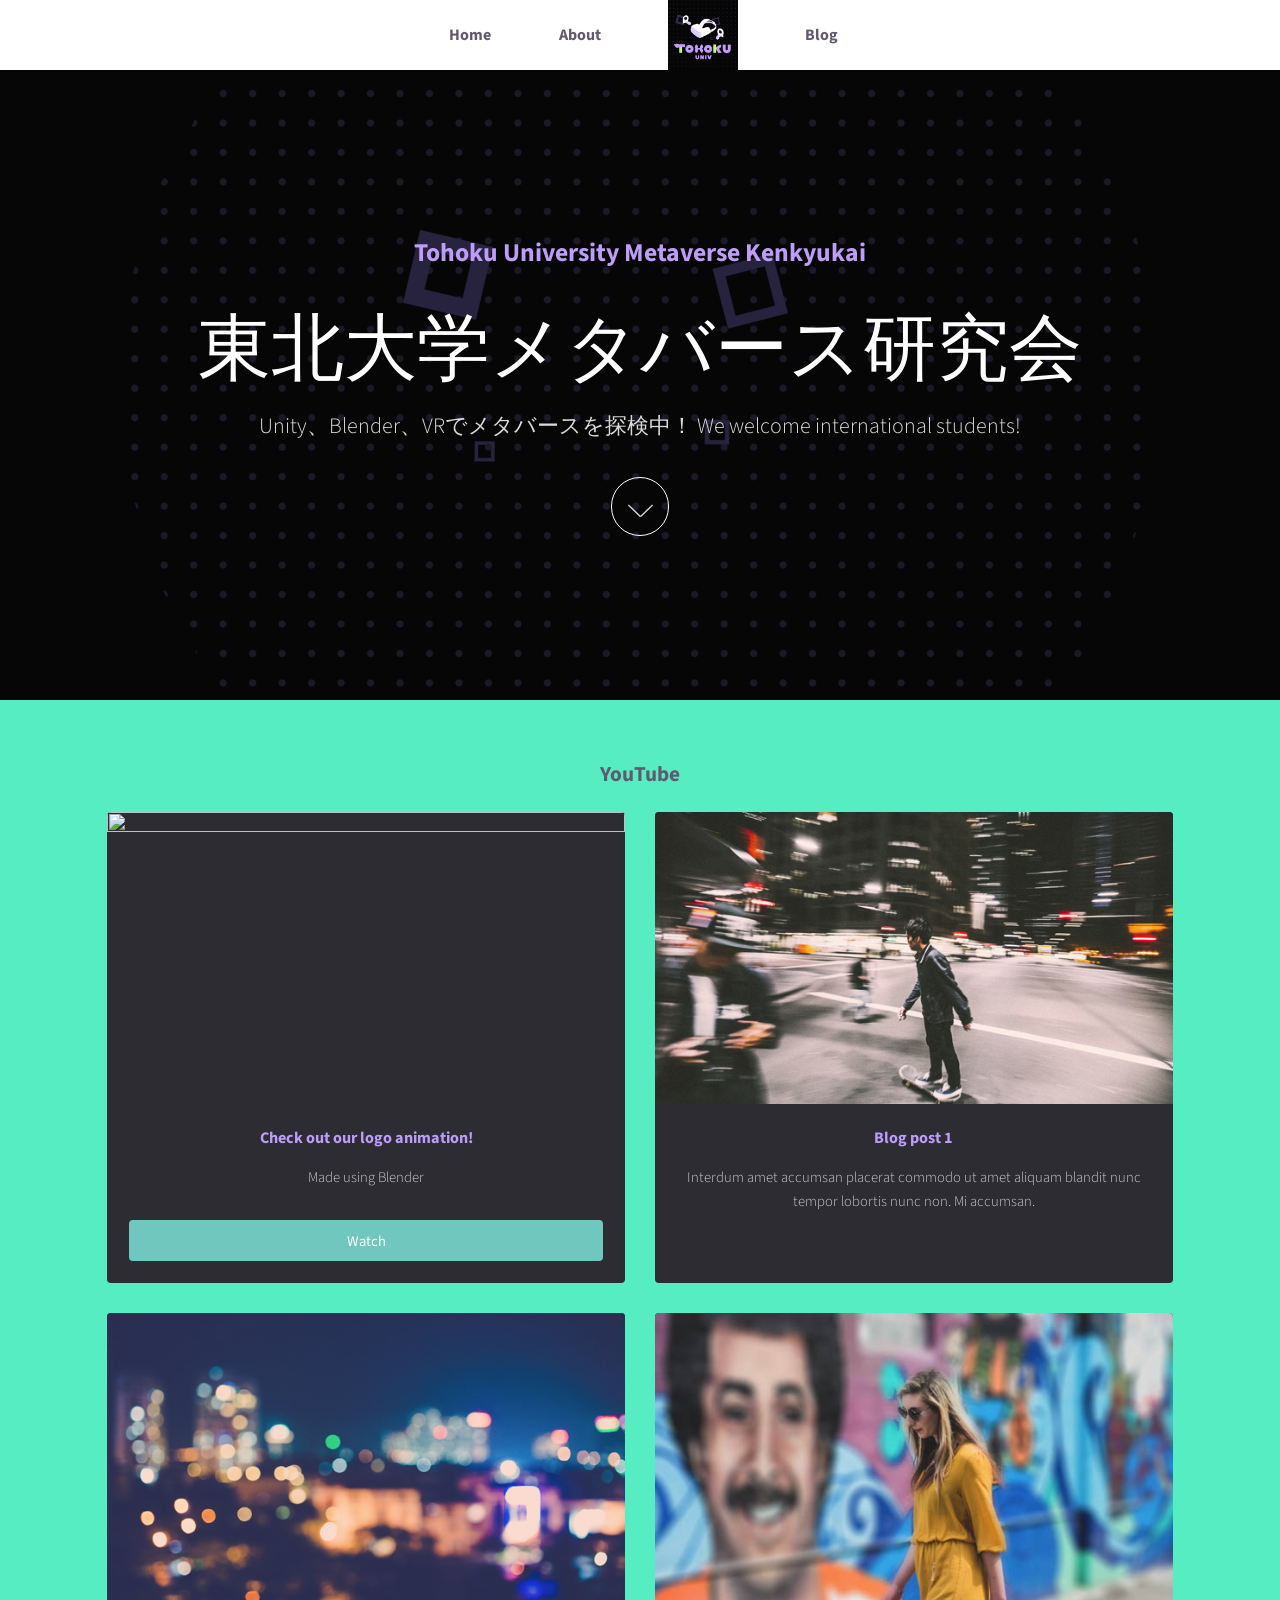
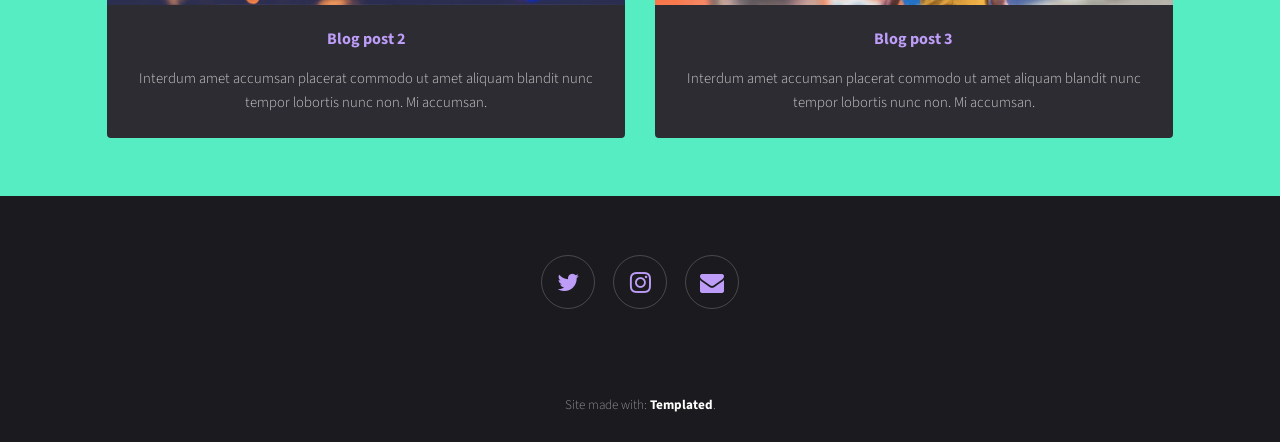
==== index.html @ 629e3dda "added a nav bar" ====
<!DOCTYPE HTML>
<!--
	Full Motion by TEMPLATED
	templated.co @templatedco
	Released for free under the Creative Commons Attribution 3.0 license (templated.co/license)
--><html>
	<head>
		<title></title>
		<meta charset="utf-8">
		<meta name="robots" content="index, follow, max-image-preview:large, max-snippet:-1, max-video-preview:-1"><meta name="viewport" content="width=device-width, initial-scale=1">
		<link href="https://fonts.googleapis.com/css2?family=Noto+Sans+JP&display=swap" rel="stylesheet">
		<link rel="stylesheet" href="assets/css/main.css">
	</head>
	<body id="top">

	
		<!-- Menu -->
		 <nav>
			<ul>
				<li><a href="index.html">Home</a></li>
				<li><a href="about.html">About</a></li>

				<li class = "logo">
					<a href = "index.html"><img src = "images/navbar_logo.jpg"></a>
				</li>

				<li><a href="blog.html">Blog</a></li>
			</ul>
		 </nav>


			<!-- Banner -->
				<section id="banner" data-video="images/banner">
					<div class="inner">
						<header>
							<h2>
								<span class="line">Tohoku University Metaverse Kenkyukai</span>

							</h2>
							<h1>
								<span class="line">東北大学メタバース研究会</span>
							  </h1>
							<p>Unity、Blender、VRでメタバースを探検中！ We welcome international students!</p>
						</header>
						<a href="#main" class="more">Learn More</a>
					</div>
				</section>
				
				<!-- Main -->
				 <div id="main">
					<div class="inner">
						<h3 style="text-align: center;">YouTube</h3>

					<!-- Boxes -->
						<div class="thumbnails">
							<div class="box">
								<a href="https://youtu.be/zSVV1_s8Zhc" class="image fit"><img src="https://img.youtube.com/vi/zSVV1_s8Zhc/mqdefault.jpg" alt="" width="600" height="338"></a>
								<div class="inner">
									<h4>Check out our logo animation!</h4>
									<p>Made using Blender</p>
									<a href="https://youtu.be/zSVV1_s8Zhc" class="button fit" data-poptrox="youtube,800x400">Watch</a>
								</div>
							</div>

							<div class="box">
								<a href="#" class="image fit"><img src="images/pic02.jpg" alt="" width="600" height="338"></a>
								<div class="inner">
									<h4>Blog post 1</h4>
									<p>Interdum amet accumsan placerat commodo ut amet aliquam blandit nunc tempor lobortis nunc non. Mi accumsan.</p>
								</div>
							</div>

							<div class="box">
								<a href="#" class="image fit"><img src="images/pic03.jpg" alt="" width="600" height="338"></a>
								<div class="inner">
									<h4>Blog post 2</h4>
									<p>Interdum amet accumsan placerat commodo ut amet aliquam blandit nunc tempor lobortis nunc non. Mi accumsan.</p>
								</div>
							</div>

							<div class="box">
								<a href="#" class="image fit"><img src="images/pic04.jpg" alt="" width="600" height="338"></a>
								<div class="inner">
									<h4>Blog post 3</h4>
									<p>Interdum amet accumsan placerat commodo ut amet aliquam blandit nunc tempor lobortis nunc non. Mi accumsan.</p>
								</div>
							</div>

						</div>

					</div>
				</div>

			<!-- Footer -->
				<footer id="footer"><div class="inner">
						<ul class="icons">
							<li><a href="https://x.com/metaversetohoku" target="_blank" class="icon fa-twitter"><span class="label">Twitter</span></a></li>
							<li><a href="https://www.instagram.com/metaversetohoku/?g=5" target="_blank" class="icon fa-instagram"><span class="label">Instagram</span></a></li>
							<li><a href="mailto:metaverse.tohoku.uni@gmail.com" target="_blank" class="icon fa-envelope"><span class="label">Email</span></a></li>
						</ul>
					</div>
				</footer>

				<div class="copyright">
				Site made with: <a href="https://templated.co/">Templated</a>.
			</div>

		<!-- Scripts -->
			<script src="assets/js/jquery.min.js"></script>
			<script src="assets/js/jquery.scrolly.min.js"></script>
			<script src="assets/js/jquery.poptrox.min.js"></script>
			<script src="assets/js/skel.min.js"></script>
			<script src="assets/js/util.js"></script>
			<script src="assets/js/main.js"></script>
		</body>
	</html>
---- assets/css/main.css ----
@charset "UTF-8";
@import url(font-awesome.min.css);
@import url("https://fonts.googleapis.com/css?family=Source+Sans+Pro:300,400|Passion+One:400");

/*
	Full Motion by TEMPLATED
	templated.co @templatedco
	Released for free under the Creative Commons Attribution 3.0 license (templated.co/license)
*/


/* Reset */
	html, body, div, span, applet, object, iframe, h1, h2, h3, h4, h5, h6, p, blockquote, pre, a, abbr, acronym, address, big, cite, code, del, dfn, em, img, ins, kbd, q, s, samp, small, strike, strong, sub, sup, tt, var, b, u, i, center, dl, dt, dd, ol, ul, li, fieldset, form, label, legend, table, caption, tbody, tfoot, thead, tr, th, td, article, aside, canvas, details, embed, figure, figcaption, footer, header, hgroup, menu, nav, output, ruby, section, summary, time, mark, audio, video {
		margin: 0;
		padding: 0;
		border: 0;
		font-size: 100%;
		font: inherit;
		vertical-align: baseline;
	}


.image.fit img {
	width: 100%;
	height: auto;
}
	article, aside, details, figcaption, figure, footer, header, hgroup, menu, nav, section {
		display: block;
	}

	body {
		line-height: 1;
	}

	ol, ul {
		list-style: none;
	}

	blockquote, q {
		quotes: none;
	}

	blockquote:before, blockquote:after, q:before, q:after {
		content: '';
		content: none;
	}

	table {
		border-collapse: collapse;
		border-spacing: 0;
	}

	body {
		-webkit-text-size-adjust: none;
	}

/* Box Model */

	*, *:before, *:after {
		-moz-box-sizing: border-box;
		-webkit-box-sizing: border-box;
		box-sizing: border-box;
	}

/* Basic */

	@-ms-viewport {
		width: device-width;
	}

	body {
		-ms-overflow-style: scrollbar;
	}

	@media screen and (max-width: 480px) {

		html, body {
			min-width: 320px;
		}

	}

	body {
		background: #56edc2;
	}

		body.is-loading *, body.is-loading *:before, body.is-loading *:after {
			-moz-animation: none !important;
			-webkit-animation: none !important;
			-ms-animation: none !important;
			animation: none !important;
			-moz-transition: none !important;
			-webkit-transition: none !important;
			-ms-transition: none !important;
			transition: none !important;
		}

/* Type */

	body, input, select, textarea {
		color: rgba(255, 255, 255, 0.75);
		font-family:
		'Hiragino Kaku Gothic ProN',

		"Source Sans Pro",
		sans-serif,
		'MS PGothic' ,
		'MotoyaLCedar' ,
		'Meiryo',
		'Droid Sans Japanese' ;
		font-size: 14pt;
		font-weight: 300;
		line-height: 1.65;
	}


		@media screen and (max-width: 1680px) {

			body, input, select, textarea {
				font-size: 11pt;
			}

		}

		@media screen and (max-width: 1280px) {

			body, input, select, textarea {
				font-size: 11pt;
			}

		}

		@media screen and (max-width: 980px) {

			body, input, select, textarea {
				font-size: 12pt;
			}

		}

		@media screen and (max-width: 736px) {

			body, input, select, textarea {
				font-size: 12pt;
			}

		}

		@media screen and (max-width: 480px) {

			body, input, select, textarea {
				font-size: 12pt;
			}

		}

	a {
		-moz-transition: background-color 0.2s ease-in-out, color 0.2s ease-in-out;
		-webkit-transition: background-color 0.2s ease-in-out, color 0.2s ease-in-out;
		-ms-transition: background-color 0.2s ease-in-out, color 0.2s ease-in-out;
		transition: background-color 0.2s ease-in-out, color 0.2s ease-in-out;
		color: rgba(255, 255, 255, 0.75);
		text-decoration: none;
		border-bottom: none;
		outline: 0;
	}

		a:hover {
			color: #BE9DF9;
			border: none;
		}

	strong, b {
		color: #fff;
		font-weight: 400;
	}

	em, i {
		font-style: italic;
	}

	p {
		margin: 0 0 2em 0;
	}

	h1, h2, h3, h4, h5, h6 {
		color: #BE9DF9;
		font-weight: 700;
		line-height: 1.5;
		margin: 0 0 1em 0;
	}

		h1 a, h2 a, h3 a, h4 a, h5 a, h6 a {
			color: inherit;
			text-decoration: none;
		}

	h2 {
		font-size: 1.75em;
	}

	h3 {
		font-size: 1.45em;
		color: #625971;
		font-weight: 700;
		line-height: 1.5;
		margin: 0 0 1em 0;
	}

	h4 {
		font-size: 1.1em;
	}

	h5 {
		font-size: 0.9em;
	}

	h6 {
		font-size: 0.7em;
	}

	sub {
		font-size: 0.8em;
		position: relative;
		top: 0.5em;
	}

	sup {
		font-size: 0.8em;
		position: relative;
		top: -0.5em;
	}

	blockquote {
		border-left: solid 4px rgba(144, 144, 144, 0.25);
		font-style: italic;
		margin: 0 0 2em 0;
		padding: 0.5em 0 0.5em 2em;
	}

	code {
		background: rgba(144, 144, 144, 0.075);
		border-radius: 4px;
		border: solid 1px rgba(144, 144, 144, 0.25);
		font-family: "Courier New", monospace;
		font-size: 0.9em;
		margin: 0 0.25em;
		padding: 0.25em 0.65em;
	}

	pre {
		-webkit-overflow-scrolling: touch;
		font-family: "Courier New", monospace;
		font-size: 0.9em;
		margin: 0 0 2em 0;
	}

		pre code {
			display: block;
			line-height: 1.75;
			padding: 1em 1.5em;
			overflow-x: auto;
		}

	hr {
		border: 0;
		border-bottom: solid 1px rgba(144, 144, 144, 0.25);
		margin: 2em 0;
	}

		hr.major {
			margin: 3em 0;
		}

	.align-left {
		text-align: left;
	}

	.align-center {
		text-align: center;
	}

	.align-right {
		text-align: right;
	}

/* Section/Article */

	section.special, article.special {
		text-align: center;
	}

	header p {
		color: rgba(255, 255, 255, 0.5);
		position: relative;
		margin: 0 0 1.5em 0;
	}

	header h2 + p {
		font-size: 1.25em;
		margin-top: -1em;
	}

	header h3 + p {
		font-size: 1.1em;
		margin-top: -0.8em;
	}

	header h4 + p,
	header h5 + p,
	header h6 + p {
		font-size: 0.9em;
		margin-top: -0.6em;
	}

/* Box */

	.thumbnails {
		display: -moz-flex;
		display: -webkit-flex;
		display: -ms-flex;
		display: flex;
		-moz-align-items: stretch;
		-webkit-align-items: stretch;
		-ms-align-items: stretch;
		align-items: stretch;
		-moz-justify-content: center;
		-webkit-justify-content: center;
		-ms-justify-content: center;
		justify-content: center;
		-moz-flex-wrap: wrap;
		-webkit-flex-wrap: wrap;
		-ms-flex-wrap: wrap;
		flex-wrap: wrap;
	}

		.thumbnails .box {
			margin: 0 1em 2em 1em;
			width: 30%;
		}

			@media screen and (max-width: 1280px) {

				.thumbnails .box {
					width: 45%;
				}

			}

			@media screen and (max-width: 736px) {

				.thumbnails .box {
					width: 100%;
				}

			}

/* Form */

	form {
		margin: 0 0 2em 0;
	}

	label {
		color: #fff;
		display: block;
		font-size: 0.9em;
		font-weight: 400;
		margin: 0 0 1em 0;
	}

	input[type="text"],
	input[type="password"],
	input[type="email"],
	input[type="tel"],
	select,
	textarea {
		-moz-appearance: none;
		-webkit-appearance: none;
		-ms-appearance: none;
		appearance: none;
		background: rgba(160, 26, 26, 0.075);
		border-radius: 4px;
		border: none;
		border: solid 1px rgba(144, 144, 144, 0.25);
		color: inherit;
		display: block;
		outline: 0;
		padding: 0 1em;
		text-decoration: none;
		width: 100%;
	}

		input[type="text"]:invalid,
		input[type="password"]:invalid,
		input[type="email"]:invalid,
		input[type="tel"]:invalid,
		select:invalid,
		textarea:invalid {
			box-shadow: none;
		}

		input[type="text"]:focus,
		input[type="password"]:focus,
		input[type="email"]:focus,
		input[type="tel"]:focus,
		select:focus,
		textarea:focus {
			border-color: #ff8686;
			box-shadow: 0 0 0 1px #ff8686;
		}

	.select-wrapper {
		text-decoration: none;
		display: block;
		position: relative;
	}

		.select-wrapper:before {
			content: "";
			-moz-osx-font-smoothing: grayscale;
			-webkit-font-smoothing: antialiased;
			font-family: FontAwesome;
			font-style: normal;
			font-weight: normal;
			text-transform: none !important;
		}

		.select-wrapper:before {
			color: rgba(144, 144, 144, 0.25);
			display: block;
			height: 2.75em;
			line-height: 2.75em;
			pointer-events: none;
			position: absolute;
			right: 0;
			text-align: center;
			top: 0;
			width: 2.75em;
		}

		.select-wrapper select::-ms-expand {
			display: none;
		}

	input[type="text"],
	input[type="password"],
	input[type="email"],
	select {
		height: 2.75em;
	}

	textarea {
		padding: 0.75em 1em;
	}

	input[type="checkbox"],
	input[type="radio"] {
		-moz-appearance: none;
		-webkit-appearance: none;
		-ms-appearance: none;
		appearance: none;
		display: block;
		float: left;
		margin-right: -2em;
		opacity: 0;
		width: 1em;
		z-index: -1;
	}

		input[type="checkbox"] + label,
		input[type="radio"] + label {
			text-decoration: none;
			color: rgba(255, 255, 255, 0.75);
			cursor: pointer;
			display: inline-block;
			font-size: 1em;
			font-weight: 300;
			padding-left: 2.4em;
			padding-right: 0.75em;
			position: relative;
		}

			input[type="checkbox"] + label:before,
			input[type="radio"] + label:before {
				-moz-osx-font-smoothing: grayscale;
				-webkit-font-smoothing: antialiased;
				font-family: FontAwesome;
				font-style: normal;
				font-weight: normal;
				text-transform: none !important;
			}

			input[type="checkbox"] + label:before,
			input[type="radio"] + label:before {
				background: rgba(144, 144, 144, 0.075);
				border-radius: 4px;
				border: solid 1px rgba(144, 144, 144, 0.25);
				content: '';
				display: inline-block;
				height: 1.65em;
				left: 0;
				line-height: 1.58125em;
				position: absolute;
				text-align: center;
				top: 0;
				width: 1.65em;
			}

		input[type="checkbox"]:checked + label:before,
		input[type="radio"]:checked + label:before {
			background: #ff8686;
			border-color: #ff8686;
			color: #ffffff;
			content: '\f00c';
		}

		input[type="checkbox"]:focus + label:before,
		input[type="radio"]:focus + label:before {
			border-color: #ff8686;
			box-shadow: 0 0 0 1px #ff8686;
		}

	input[type="checkbox"] + label:before {
		border-radius: 4px;
	}

	input[type="radio"] + label:before {
		border-radius: 100%;
	}

	::-webkit-input-placeholder {
		color: rgba(255, 255, 255, 0.5) !important;
		opacity: 1.0;
	}

	:-moz-placeholder {
		color: rgba(255, 255, 255, 0.5) !important;
		opacity: 1.0;
	}

	::-moz-placeholder {
		color: rgba(255, 255, 255, 0.5) !important;
		opacity: 1.0;
	}

	:-ms-input-placeholder {
		color: rgba(255, 255, 255, 0.5) !important;
		opacity: 1.0;
	}

	.formerize-placeholder {
		color: rgba(255, 255, 255, 0.5) !important;
		opacity: 1.0;
	}

/* Box */

	.box {
		border-radius: 4px;
		margin-bottom: 2em;
		background: #2c2c32;
		text-align: center;
	}

		.box > :last-child,
		.box > :last-child > :last-child,
		.box > :last-child > :last-child > :last-child {
			margin-bottom: 0;
		}

		.box .image.fit {
			margin: 0;
		}

		.box .image img {
			border-radius: 4px 4px 0 0;
		}

		.box .inner {
			padding: 1.5em;
			width: 100% !important;
		}

			@media screen and (max-width: 480px) {

				.box .inner {
					padding: 1em;
				}

			}

		.box.alt {
			border: 0;
			border-radius: 0;
			padding: 0;
		}

/* Icon */

	.icon {
		text-decoration: none;
		border-bottom: none;
		position: relative;
	}

		.icon:before {
			-moz-osx-font-smoothing: grayscale;
			-webkit-font-smoothing: antialiased;
			font-family: FontAwesome;
			font-style: normal;
			font-weight: normal;
			text-transform: none !important;
		}

		.icon > .label {
			display: none;
		}

		/* Line to separate words Separator */
	.line {
		display: block;
		}


/* Image */

	.image {
		border-radius: 4px;
		border: 0;
		display: inline-block;
		position: relative;
	}

		.image img {
			border-radius: 4px;
			display: block;
		}

		.image.left, .image.right {
			max-width: 40%;
		}

			.image.left img, .image.right img {
				width: 100%;
			}

		.image.left {
			float: left;
			padding: 0 1.5em 1em 0;
			top: 0.25em;
		}

		.image.right {
			float: right;
			padding: 0 0 1em 1.5em;
			top: 0.25em;
		}

		.image.fit {
			display: block;
			margin: 0 0 2em 0;
			width: 100%;
		}

			.image.fit img {
				width: 100%;
			}

		.image.main {
			display: block;
			margin: 0 0 3em 0;
			width: 100%;
		}

			.image.main img {
				width: 100%;
			}

/* List */

	ol {
		list-style: decimal;
		margin: 0 0 2em 0;
		padding-left: 1.25em;
	}

		ol li {
			padding-left: 0.25em;
		}

/*NAVIGATION navigation bar*/
	nav ul{
		display: flex;
		justify-content: center;
		align-items: center;
		list-style: none;
		padding: 0;
		margin: 0;
		width: 100%;
		height: 70px;
		background-color: white;
	}

	nav ul li a{
		text-decoration: none;
		font-weight: bold;
	}

	nav ul li.logo img{
		height: 70px;
		display: block;
	}

	ul {
		list-style: disc;
		margin: 0 0 2em 0;
		/*margin-left: 40px;*/
		/*padding-left: 1em;*/
	}

		ul li {
			list-style: none;
			padding-left: 0.5em;
			display: inline-block;
			line-height: 70px;
		}

		ul li a {
			display: block;
			text-decoration: none;
			font-size: 16px;
			font-family:
			'Hiragino Kaku Gothic ProN',
			"Source Sans Pro",
			sans-serif,;
			color: #625971;
			padding: 0 30px;
		}

		ul.alt {
			list-style: none;
			padding-left: 0;
		}

			ul.alt li {
				border-top: solid 1px rgba(144, 144, 144, 0.25);
				padding: 0.5em 0;
			}

				ul.alt li:first-child {
					border-top: 0;
					padding-top: 0;
				}

		ul.icons {
			cursor: default;
			list-style: none;
			padding-left: 0;
		}

			ul.icons li {
				display: inline-block;
				text-align: center;
				padding-left: 0;
				padding-right: 1em;
			}

				ul.icons li a {
					display: block;
					border-radius: 100%;
					margin: 0;
					padding: 0.5em;
					border: solid 1px rgba(144, 144, 144, 0.4);
					color: #BE9DF9;
				}

					ul.icons li a:before {
						font-size: 1.5em;
						display: block;
						width: 1.5em;
						height: 1.5em;
						line-height: 1.5em;
					}

					ul.icons li a:hover {
						background-color: #202024;
						color: #FFF;
					}

				ul.icons li:last-child {
					padding-right: 0;
				}

		ul.actions {
			cursor: default;
			list-style: none;
			padding-left: 0;
		}

			ul.actions li {
				display: inline-block;
				padding: 0 1em 0 0;
				vertical-align: middle;
			}

				ul.actions li:last-child {
					padding-right: 0;
				}

			ul.actions.small li {
				padding: 0 0.5em 0 0;
			}

			ul.actions.vertical li {
				display: block;
				padding: 1em 0 0 0;
			}

				ul.actions.vertical li:first-child {
					padding-top: 0;
				}

				ul.actions.vertical li > * {
					margin-bottom: 0;
				}

			ul.actions.vertical.small li {
				padding: 0.5em 0 0 0;
			}

				ul.actions.vertical.small li:first-child {
					padding-top: 0;
				}

			ul.actions.fit {
				display: table;
				margin-left: -1em;
				padding: 0;
				table-layout: fixed;
				width: calc(100% + 1em);
			}

				ul.actions.fit li {
					display: table-cell;
					padding: 0 0 0 1em;
				}

					ul.actions.fit li > * {
						margin-bottom: 0;
					}

				ul.actions.fit.small {
					margin-left: -0.5em;
					width: calc(100% + 0.5em);
				}

					ul.actions.fit.small li {
						padding: 0 0 0 0.5em;
					}

			@media screen and (max-width: 480px) {

				ul.actions {
					margin: 0 0 2em 0;
				}

					ul.actions li {
						padding: 1em 0 0 0;
						display: block;
						text-align: center;
						width: 100%;
					}

						ul.actions li:first-child {
							padding-top: 0;
						}

						ul.actions li > * {
							width: 100%;
							margin: 0 !important;
						}

							ul.actions li > *.icon:before {
								margin-left: -2em;
							}

					ul.actions.small li {
						padding: 0.5em 0 0 0;
					}

						ul.actions.small li:first-child {
							padding-top: 0;
						}

			}

	dl {
		margin: 0 0 2em 0;
	}

		dl dt {
			display: block;
			font-weight: 400;
			margin: 0 0 1em 0;
		}

		dl dd {
			margin-left: 2em;
		}

/* Table */

	.table-wrapper {
		-webkit-overflow-scrolling: touch;
		overflow-x: auto;
	}

	table {
		margin: 0 0 2em 0;
		width: 100%;
	}

		table tbody tr {
			border: solid 1px rgba(144, 144, 144, 0.25);
			border-left: 0;
			border-right: 0;
		}

			table tbody tr:nth-child(2n + 1) {
				background-color: rgba(144, 144, 144, 0.075);
			}

		table td {
			padding: 0.75em 0.75em;
		}

		table th {
			color: #fff;
			font-size: 0.9em;
			font-weight: 400;
			padding: 0 0.75em 0.75em 0.75em;
			text-align: left;
		}

		table thead {
			border-bottom: solid 2px rgba(144, 144, 144, 0.25);
		}

		table tfoot {
			border-top: solid 2px rgba(144, 144, 144, 0.25);
		}

		table.alt {
			border-collapse: separate;
		}

			table.alt tbody tr td {
				border: solid 1px rgba(144, 144, 144, 0.25);
				border-left-width: 0;
				border-top-width: 0;
			}

				table.alt tbody tr td:first-child {
					border-left-width: 1px;
				}

			table.alt tbody tr:first-child td {
				border-top-width: 1px;
			}

			table.alt thead {
				border-bottom: 0;
			}

			table.alt tfoot {
				border-top: 0;
			}

/* Button */

	input[type="submit"],
	input[type="reset"],
	input[type="button"],
	button,
	.button {
		-moz-appearance: none;
		-webkit-appearance: none;
		-ms-appearance: none;
		appearance: none;
		-moz-transition: background-color 0.2s ease-in-out, color 0.2s ease-in-out;
		-webkit-transition: background-color 0.2s ease-in-out, color 0.2s ease-in-out;
		-ms-transition: background-color 0.2s ease-in-out, color 0.2s ease-in-out;
		transition: background-color 0.2s ease-in-out, color 0.2s ease-in-out;
		background-color: #70c7be;
		border-radius: 4px;
		border: 0;
		color: #ffffff !important;
		cursor: pointer;
		display: inline-block;
		font-weight: 400;
		height: 2.85em;
		line-height: 2.95em;
		padding: 0 1.5em;
		text-align: center;
		text-decoration: none;
		white-space: nowrap;
	}

		input[type="submit"]:hover,
		input[type="reset"]:hover,
		input[type="button"]:hover,
		button:hover,
		.button:hover {
			background-color: #41a69c;
		}

		input[type="submit"]:active,
		input[type="reset"]:active,
		input[type="button"]:active,
		button:active,
		.button:active {
			background-color: #41a69c;
		}

		input[type="submit"].icon,
		input[type="reset"].icon,
		input[type="button"].icon,
		button.icon,
		.button.icon {
			padding-left: 1.35em;
		}

			input[type="submit"].icon:before,
			input[type="reset"].icon:before,
			input[type="button"].icon:before,
			button.icon:before,
			.button.icon:before {
				margin-right: 0.5em;
			}

		input[type="submit"].fit,
		input[type="reset"].fit,
		input[type="button"].fit,
		button.fit,
		.button.fit {
			display: block;
			margin: 0 0 1em 0;
			width: 100%;
		}

		input[type="submit"].small,
		input[type="reset"].small,
		input[type="button"].small,
		button.small,
		.button.small {
			font-size: 0.8em;
		}

		input[type="submit"].big,
		input[type="reset"].big,
		input[type="button"].big,
		button.big,
		.button.big {
			font-size: 1.35em;
		}

		input[type="submit"].disabled, input[type="submit"]:disabled,
		input[type="reset"].disabled,
		input[type="reset"]:disabled,
		input[type="button"].disabled,
		input[type="button"]:disabled,
		button.disabled,
		button:disabled,
		.button.disabled,
		.button:disabled {
			background-color: rgba(255, 255, 255, 0.75) !important;
			box-shadow: inset 0 -0.15em 0 0 rgba(0, 0, 0, 0.15);
			color: #202024 !important;
			cursor: default;
			opacity: 0.25;
		}

		input[type="submit"].style2,
		input[type="reset"].style2,
		input[type="button"].style2,
		button.style2,
		.button.style2 {
			background-color: #7f92cf;
		}

			input[type="submit"].style2:hover,
			input[type="reset"].style2:hover,
			input[type="button"].style2:hover,
			button.style2:hover,
			.button.style2:hover {
				background-color: #6277bb;
			}

			input[type="submit"].style2:active,
			input[type="reset"].style2:active,
			input[type="button"].style2:active,
			button.style2:active,
			.button.style2:active {
				background-color: #6277bb;
			}

		input[type="submit"].style3,
		input[type="reset"].style3,
		input[type="button"].style3,
		button.style3,
		.button.style3 {
			background-color: #9d7ed0;
		}

			input[type="submit"].style3:hover,
			input[type="reset"].style3:hover,
			input[type="button"].style3:hover,
			button.style3:hover,
			.button.style3:hover {
				background-color: #805ebb;
			}

			input[type="submit"].style3:active,
			input[type="reset"].style3:active,
			input[type="button"].style3:active,
			button.style3:active,
			.button.style3:active {
				background-color: #805ebb;
			}

		@media screen and (max-width: 480px) {

			input[type="submit"],
			input[type="reset"],
			input[type="button"],
			button,
			.button {
				padding: 0;
			}

		}

/* Poptrox */

	.poptrox-popup {
		-moz-box-sizing: content-box;
		-webkit-box-sizing: content-box;
		-ms-box-sizing: content-box;
		box-sizing: content-box;
		background: #000;
		box-shadow: 0 0.5em 3em 0 rgba(0, 0, 0, 0.25);
		border-radius: 4px;
		padding: 2em;
		overflow: hidden;
	}

		.poptrox-popup .closer {
			-moz-transition: opacity 0.2s ease-in-out;
			-webkit-transition: opacity 0.2s ease-in-out;
			-ms-transition: opacity 0.2s ease-in-out;
			transition: opacity 0.2s ease-in-out;
			text-decoration: none;
			position: absolute;
			top: .5em;
			right: .5em;
			z-index: 11000;
			-webkit-tap-highlight-color: rgba(255, 255, 255, 0);
			white-space: nowrap;
			text-indent: 2em;
			overflow: hidden;
			width: 2em;
			height: 2em;
			display: block;
		}

			.poptrox-popup .closer:before {
				content: "\f00d";
				-moz-osx-font-smoothing: grayscale;
				-webkit-font-smoothing: antialiased;
				font-family: FontAwesome;
				font-style: normal;
				font-weight: normal;
				text-transform: none !important;
				display: block;
				position: relative;
				text-indent: 0;
				border-radius: 100%;
				box-shadow: inset 0 0 0 1px rgba(255, 255, 255, 0.25);
				color: #ffffff !important;
				width: 2em;
				height: 2em;
				line-height: 2em;
			}

		.poptrox-popup:hover .closer {
			opacity: 0.5;
		}

		.poptrox-popup:hover .closer:hover {
			opacity: 1.0;
		}

		@media screen and (max-width: 736px) {

			.poptrox-popup {
				padding: 0;
			}

				.poptrox-popup .closer {
					display: none !important;
				}

		}

/* Banner */

	#banner {
		-moz-align-items: center;
		-webkit-align-items: center;
		-ms-align-items: center;
		align-items: center;
		display: -moz-flex;
		display: -webkit-flex;
		display: -ms-flex;
		display: flex;
		-moz-justify-content: center;
		-webkit-justify-content: center;
		-ms-justify-content: center;
		justify-content: center;
		padding: 8em 4em 6em 4em;
		min-height: 70vh;
		background-image: url("../../images/banner2.jpg");
		background-position: center;
		background-size: cover;
		background-repeat: no-repeat;
		border-top: 0;
		position: relative;
		text-align: center;
		overflow: hidden;
	}

		#banner .inner {
			text-align: center;
			position: relative;
			z-index: 2;
		}

		#banner h1 {
			color: #fff;
			font-size: 5em;
			font-weight: 400;
			font-family: 'Passion One', cursive;
			margin: 0;
		}

			@media screen and (max-width: 980px) {

				#banner h1 {
					font-size: 5em;
				}

			}

			@media screen and (max-width: 736px) {

				#banner h1 {
					font-size: 3em;
				}

			}

		#banner p {
			color: rgba(255, 255, 255, 0.85);
			font-size: 1.5em;
			font-weight: 300;
		}

			@media screen and (max-width: 980px) {

				#banner p {
					font-size: 1.5em;
				}

			}

			@media screen and (max-width: 480px) {

				#banner p {
					font-size: 1.25em;
				}

			}

		#banner a {
			color: rgba(255, 255, 255, 0.75);
			text-decoration: none;
			border-bottom: 1px dotted;
		}

			#banner a:hover {
				color: #FFF;
				border: none;
			}

		#banner .more {
			background-image: url("images/arrow.svg");
			background-position: center 1.35em;
			background-repeat: no-repeat;
			background-size: auto;
			border: 1px solid #fff;
			border-radius: 100%;
			color: rgba(255, 255, 255, 0.75);
			display: block;
			height: 4em;
			text-indent: 4em;
			overflow: hidden;
			white-space: nowrap;
			width: 4em;
			z-index: 2;
			margin: 0 auto 2em auto;
		}

			#banner .more:hover {
				background-color: #9b30ff;
				border: 1px solid #9b30ff;
				color: #9b30ff;
			}

		#banner video {
			-moz-transform: translateX(50%) translateY(50%);
			-webkit-transform: translateX(50%) translateY(50%);
			-ms-transform: translateX(50%) translateY(50%);
			transform: translateX(50%) translateY(50%);
			position: absolute;
			bottom: 50%;
			right: 50%;
			width: auto;
			height: auto;
			min-width: 100%;
			min-height: 100%;
			overflow: hidden;
		}

		#banner:before {
			-moz-transition: opacity 3s ease;
			-webkit-transition: opacity 3s ease;
			-ms-transition: opacity 3s ease;
			transition: opacity 1s ease;
			-moz-transition-delay: 1s;
			-webkit-transition-delay: 1s;
			-ms-transition-delay: 1s;
			transition-delay: 1s;
			content: '';
			background-color: #070707;
			display: block;
			height: 100%;
			left: 0;
			opacity: 0.25;
			position: absolute;
			top: 0;
			width: 100%;
			z-index: 1;
		}

		@media screen and (max-width: 1280px) {

			#banner video {
				display: none;
			}

		}

		@media screen and (max-width: 980px) {

			#banner br {
				display: none;
			}

		}

		@media screen and (max-width: 736px) {

			#banner {
				min-height: 0;
				padding: 6em 2em 4em 2em;
			}

				#banner br {
					display: none;
				}

		}

		body.is-loading #banner:before {
			opacity: 1;
		}

/* Main */

	#main {
		padding: 4em 0 2em 0;
	}

		@media screen and (max-width: 736px) {

			#main {
				padding: 3em 0 1em 0;
			}

		}

		#main .inner {
			width: 90%;
			max-width: 80em;
			margin: 0 auto;
		}

			@media screen and (max-width: 480px) {

				#main .inner {
					width: 95%;
				}

			}

/* Footer */

	#footer {
		padding: 4em 0 2em 0;
		background-color: #1b1b1f;
		text-align: center;
	}

		#footer .inner {
			width: 50%;
			margin: 0 auto;
		}

			@media screen and (max-width: 980px) {

				#footer .inner {
					width: 75%;
				}

			}

			@media screen and (max-width: 480px) {

				#footer .inner {
					width: 90%;
				}

			}

		#footer .copyright {
			color: rgba(255, 255, 255, 0.1);
			font-size: 0.9em;
			margin: 0 0 2em 0;
			padding: 0;
			text-align: center;
		}
.copyright {
	background-color: #1b1b1f;
	color: rgba(255, 255, 255, 0.5);
	font-size: 0.9em;
	padding: 2em 0 2em 0;
	text-align: center;
}
.copyright a {
	color:white;
	border-bottom: none;
	font-weight: 700;
	text-decoration: none;
}

		@media screen and (max-width: 736px) {

			#footer {
				padding: 3em 0 1em 0;
			}

		}
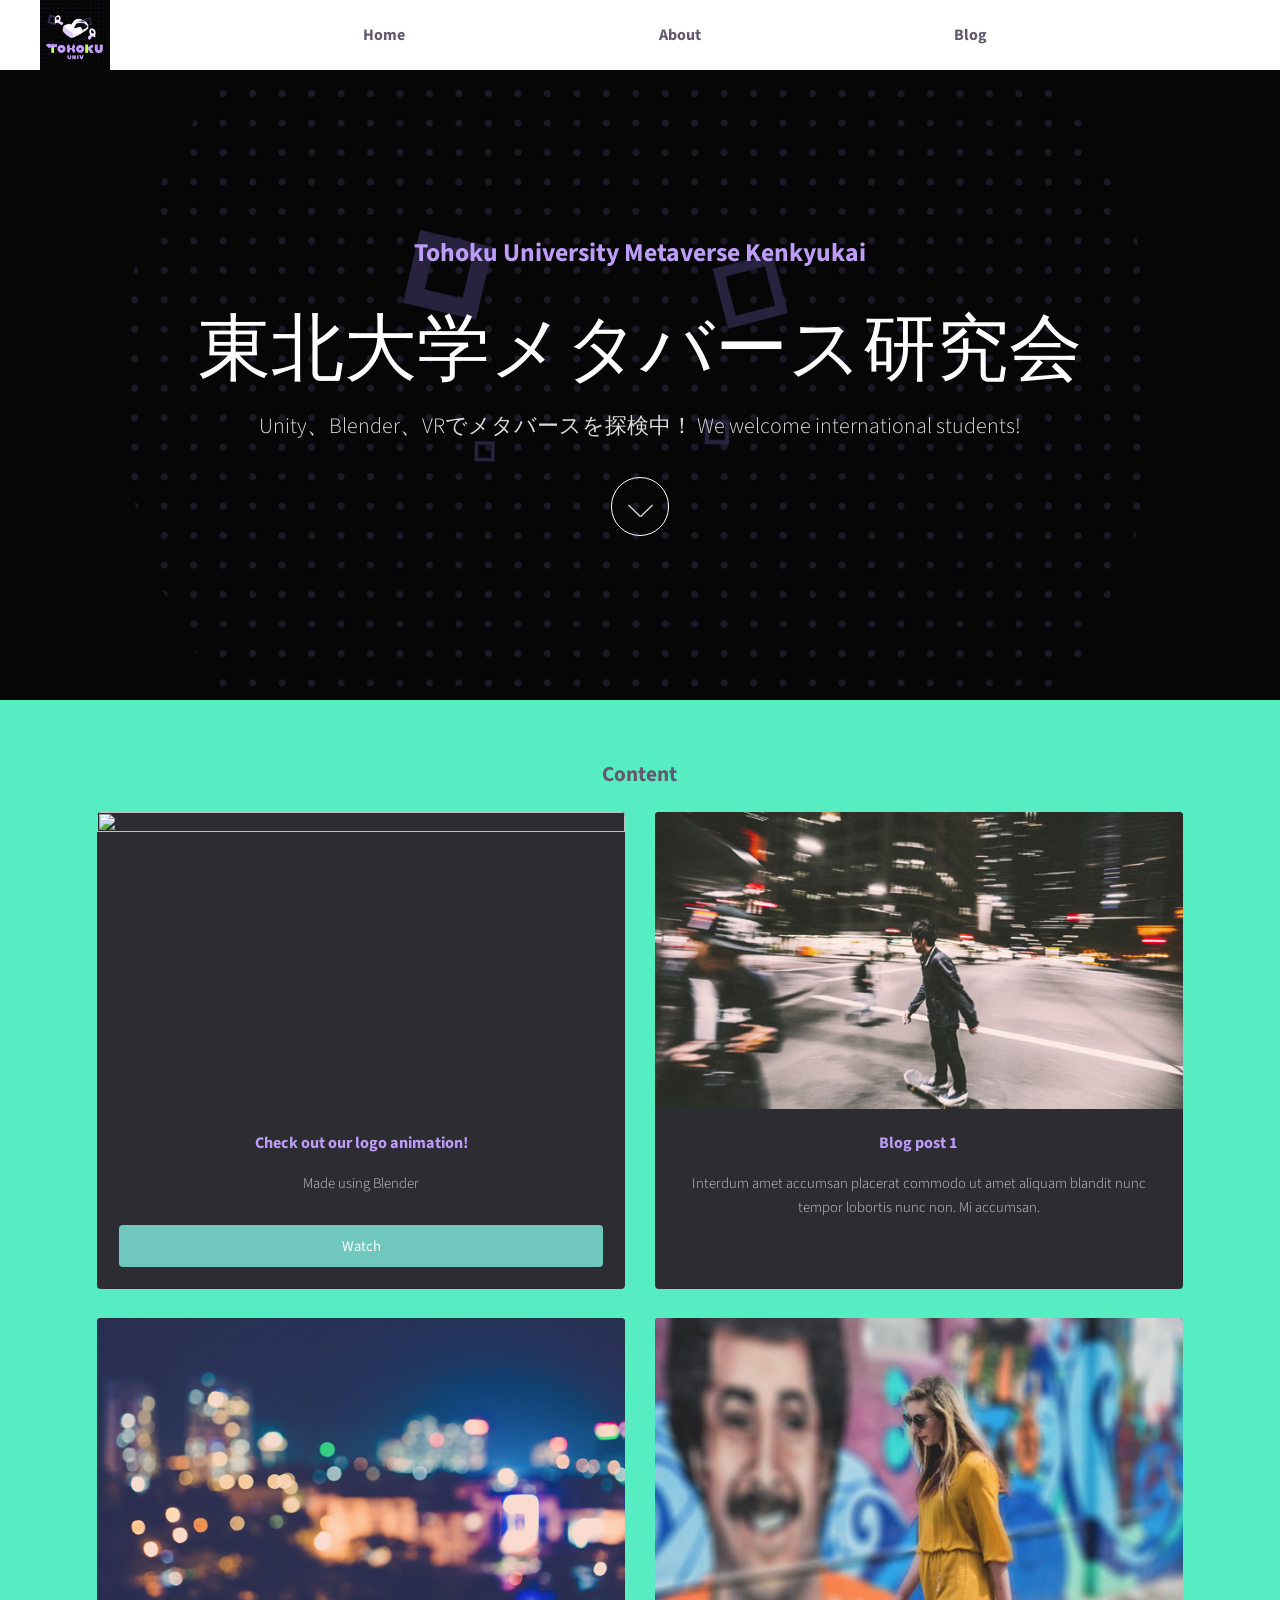
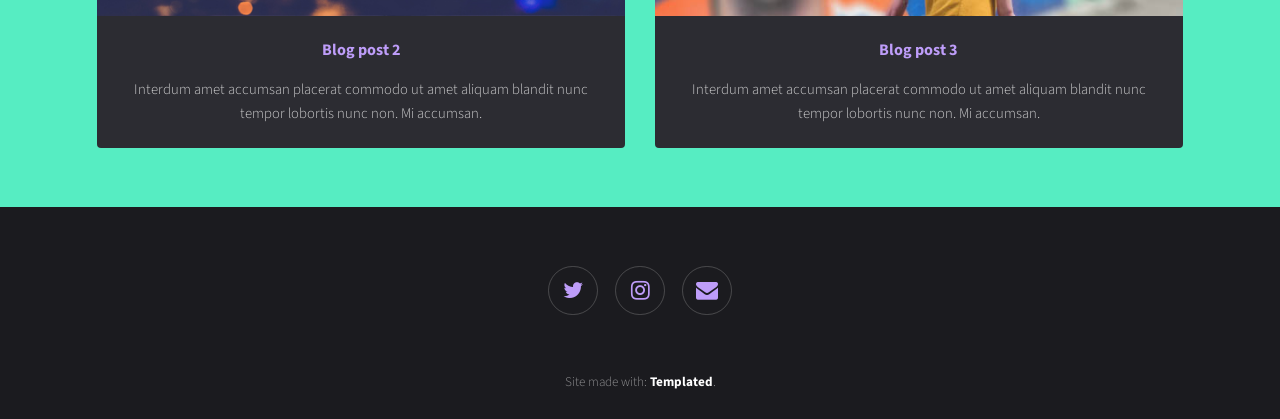
==== commit dcf5a89d: "updated the About page." ====
--- a/index.html
+++ b/index.html
@@ -13,23 +13,24 @@
 	</head>
 	<body id="top">
 
-	
 		<!-- Menu -->
-		 <nav>
-			<ul>
-				<li><a href="index.html">Home</a></li>
-				<li><a href="about.html">About</a></li>
+		<nav>
+			<div class="wrapper">
+				<div class="navbar">
+					<div class="logo">
+						<a href = "index.html"><img src = "images/navbar_logo.jpg"></a>
+					</div>
+					<ul class="nav-links">
+						<li><a href="index.html">Home</a></li>
+						<li><a href="about.html">About</a></li>
+						<li><a href="blog.html">Blog</a></li>
+					</ul>
+				</div>
+			</div>
+		</nav>
+ 
 
-				<li class = "logo">
-					<a href = "index.html"><img src = "images/navbar_logo.jpg"></a>
-				</li>
-
-				<li><a href="blog.html">Blog</a></li>
-			</ul>
-		 </nav>
-
-
-			<!-- Banner -->
+		<!-- Banner -->
 				<section id="banner" data-video="images/banner">
 					<div class="inner">
 						<header>
@@ -46,10 +47,12 @@
 					</div>
 				</section>
 				
+		<!-- Heading for content -->
+			<div class="wrapper">
 				<!-- Main -->
 				 <div id="main">
 					<div class="inner">
-						<h3 style="text-align: center;">YouTube</h3>
+						<h3 style="text-align: center;">Content</h3>
 
 					<!-- Boxes -->
 						<div class="thumbnails">
@@ -90,6 +93,7 @@
 
 					</div>
 				</div>
+			</div>
 
 			<!-- Footer -->
 				<footer id="footer"><div class="inner">
--- a/assets/css/main.css
+++ b/assets/css/main.css
@@ -689,55 +689,96 @@
 			padding-left: 0.25em;
 		}
 
+/* Textbox */
+ .textbox {
+	width: 100%;
+	background-color:hwb(0 3% 97%);
+	padding-top: 5em;
+ }
+
+ /* ABOUT US */
+ .textbox h1 {
+	margin: 0;
+	font-family: 
+		'Hiragino Kaku Gothic ProN',
+		"Source Sans Pro",
+		sans-serif,;
+	padding: 2em 3em;
+	font-size: 1.2em;
+	font-weight: bold;
+	line-height: 1.8;
+	color:#BE9DF9;
+
+ }
+
+ .textbox h1 p.line {
+	margin-bottom: 2em;
+ }
+
+ .image-in-center {
+	width: 100%;
+	text-align: center;
+	margin-bottom: 1em;
+ }
+
+ .image-in-center img {
+	width: 80%;
+	max-width: 800px;
+	height: auto;
+	display: inline-block;
+ }
+
 /*NAVIGATION navigation bar*/
-	nav ul{
+	nav {
+		background-color: white;
+	}
+
+	.wrapper {
+		max-width: 1200px;
+		padding: 0;
+		margin: 0 auto;
+	}
+
+	.navbar {
 		display: flex;
-		justify-content: center;
-		align-items: center;
+		width: 100%;
+		height: 70px;
+	}
+
+	.logo img{
+		height: 70px;
+		display: block;
+	}
+
+	.nav-links{
+		display: flex;
+		justify-content: space-evenly;
+		flex: 1;
 		list-style: none;
 		padding: 0;
 		margin: 0;
-		width: 100%;
-		height: 70px;
-		background-color: white;
-	}
-
-	nav ul li a{
+	}
+	.nav-links li{
+		display: inline-block;
+		line-height: 70px;
+	}
+
+	.nav-links li a {
+		display: block;
 		text-decoration: none;
-		font-weight: bold;
-	}
-
-	nav ul li.logo img{
-		height: 70px;
-		display: block;
-	}
-
-	ul {
-		list-style: disc;
-		margin: 0 0 2em 0;
-		/*margin-left: 40px;*/
-		/*padding-left: 1em;*/
-	}
-
-		ul li {
-			list-style: none;
-			padding-left: 0.5em;
-			display: inline-block;
-			line-height: 70px;
-		}
-
-		ul li a {
-			display: block;
-			text-decoration: none;
-			font-size: 16px;
-			font-family:
+		font-size: 16px;
+		font-family: 
+			'Meiryo',
+			'Droid Sans Japanese',
 			'Hiragino Kaku Gothic ProN',
 			"Source Sans Pro",
 			sans-serif,;
-			color: #625971;
-			padding: 0 30px;
-		}
-
+		color: #625971;
+		font-weight: bold;
+	}
+	.nav-links li a:hover {
+		color: #BE9DF9;
+	}
 		ul.alt {
 			list-style: none;
 			padding-left: 0;
@@ -1214,7 +1255,6 @@
 		}
 
 /* Banner */
-
 	#banner {
 		-moz-align-items: center;
 		-webkit-align-items: center;
@@ -1411,7 +1451,7 @@
 		}
 
 		#main .inner {
-			width: 90%;
+			width: 100%;
 			max-width: 80em;
 			margin: 0 auto;
 		}
